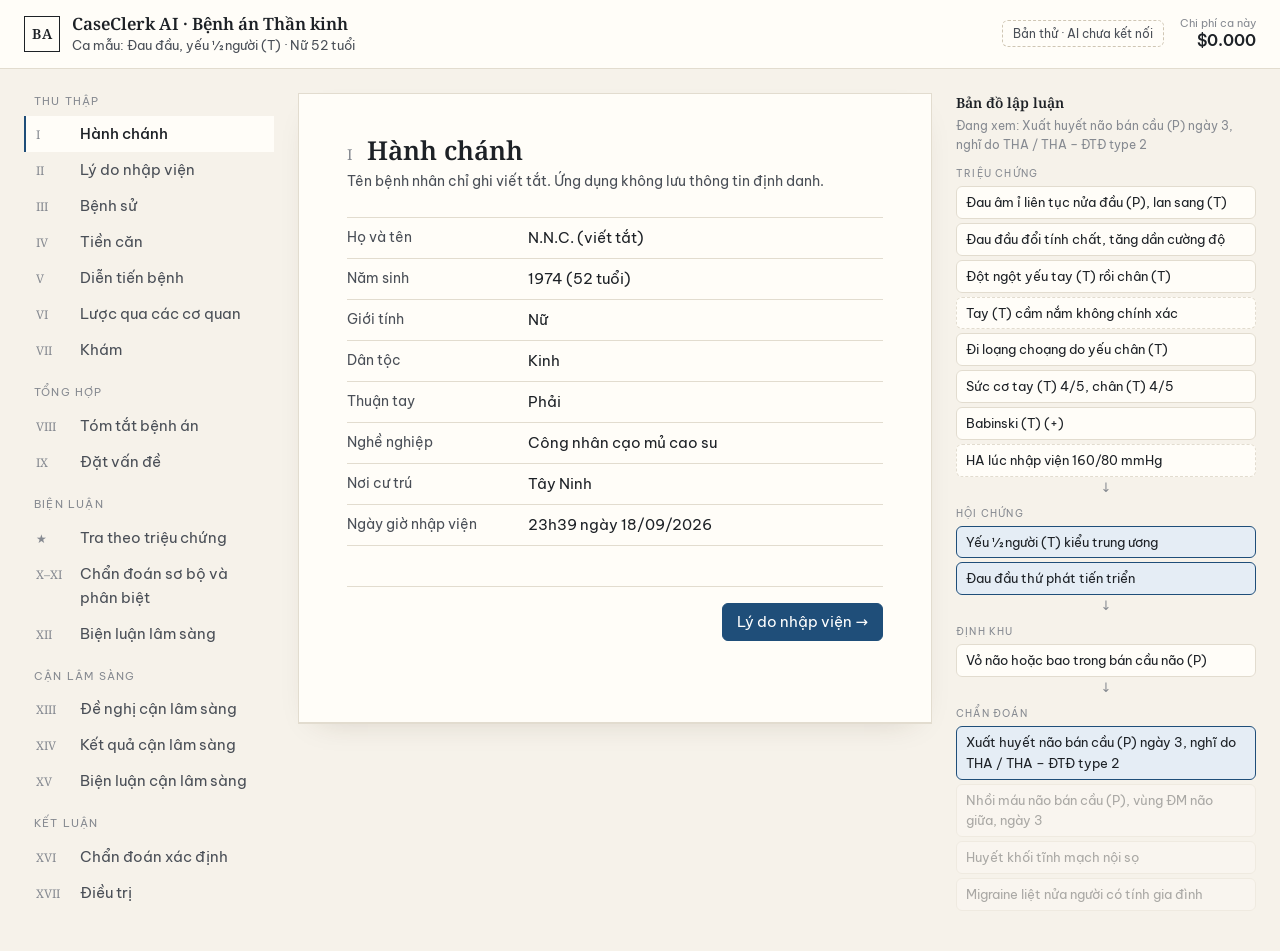
==== prototype/index.html @ 13fa06be "feat: CaseClerk AI prototype" ====
<!doctype html>
<html lang="vi">
<head>
  <meta charset="utf-8" />
  <meta name="viewport" content="width=device-width, initial-scale=1" />
  <title>CaseClerk AI · Bệnh án Thần kinh</title>
  <link rel="preconnect" href="https://fonts.googleapis.com" />
  <link rel="preconnect" href="https://fonts.gstatic.com" crossorigin />
  <link href="https://fonts.googleapis.com/css2?family=Be+Vietnam+Pro:wght@400;500;600&family=Noto+Serif:wght@400;600&display=swap" rel="stylesheet" />
  <link rel="stylesheet" href="styles.css" />
</head>
<body>
  <header class="topbar">
    <div class="brand">
      <span class="brand-mark">BA</span>
      <div>
        <div class="brand-title">CaseClerk AI · Bệnh án Thần kinh</div>
        <div class="brand-sub">Ca mẫu: Đau đầu, yếu ½ người (T) · Nữ 52 tuổi</div>
      </div>
    </div>
    <div class="topbar-right">
      <span class="proto-tag">Bản thử · AI chưa kết nối</span>
      <div class="cost" title="Chi phí AI giả lập cho ca này">
        <span class="cost-label">Chi phí ca này</span>
        <span class="cost-value" id="cost">$0.000</span>
      </div>
    </div>
  </header>

  <div class="layout">
    <nav class="steps" id="steps" aria-label="Các mục bệnh án"></nav>
    <main class="work" id="work" aria-live="polite"></main>
    <aside class="map" id="map" aria-label="Bản đồ lập luận"></aside>
  </div>

  <script src="data.js"></script>
  <script src="matrix.js"></script>
  <script src="engine.js"></script>
  <script src="app.js"></script>
</body>
</html>
---- prototype/styles.css ----
:root {
  --paper: #f6f2ea;
  --sheet: #fffdf8;
  --ink: #1d2126;
  --ink-2: #4a4f57;
  --ink-3: #868a91;
  --rule: #e2dccf;
  --rule-strong: #cfc6b4;
  --accent: #1f4e79;
  --accent-soft: #e5edf5;
  --ok: #2f6b3a;
  --ok-soft: #e6f0e3;
  --warn: #8a5a00;
  --warn-soft: #fbf0d6;
  --bad: #9b2c2c;
  --bad-soft: #f9e4e1;
  --ai: #5b4a9e;
  --ai-soft: #eeebf8;
  --serif: "Noto Serif", Georgia, serif;
  --sans: "Be Vietnam Pro", system-ui, sans-serif;
  --radius: 6px;
  --ease: cubic-bezier(0.16, 1, 0.3, 1);
}

* { box-sizing: border-box; }
html, body { margin: 0; }
body {
  background: var(--paper);
  color: var(--ink);
  font: 15px/1.6 var(--sans);
}
button, input, select, textarea { font: inherit; color: inherit; }

/* Thanh trên */
.topbar {
  display: flex; justify-content: space-between; align-items: center; gap: 16px;
  padding: 12px 24px; border-bottom: 1px solid var(--rule); background: var(--sheet);
  position: sticky; top: 0; z-index: 5;
}
.brand { display: flex; gap: 12px; align-items: center; }
.brand-mark {
  width: 36px; height: 36px; display: grid; place-items: center;
  border: 1.5px solid var(--ink); font: 600 14px var(--serif); letter-spacing: 0.5px;
}
.brand-title { font: 600 17px var(--serif); }
.brand-sub { font-size: 13px; color: var(--ink-2); }
.topbar-right { display: flex; gap: 16px; align-items: center; }
.proto-tag {
  font-size: 12px; padding: 3px 10px; border: 1px dashed var(--rule-strong);
  color: var(--ink-2); border-radius: var(--radius);
}
.cost { display: flex; flex-direction: column; align-items: flex-end; line-height: 1.2; }
.cost-label { font-size: 11px; color: var(--ink-3); }
.cost-value { font: 600 16px var(--sans); font-variant-numeric: tabular-nums; }

/* Bố cục 3 cột */
.layout {
  display: grid; grid-template-columns: 250px minmax(0, 1fr) 300px;
  gap: 24px; padding: 24px; max-width: 1440px; margin: 0 auto; align-items: start;
}

/* Cột trái: các mục */
.steps { position: sticky; top: 84px; }
.phase { margin-bottom: 16px; }
.phase-name {
  font-size: 11px; letter-spacing: 1.2px; text-transform: uppercase;
  color: var(--ink-3); margin: 0 0 6px 10px;
}
.step {
  display: flex; gap: 10px; width: 100%; text-align: left; align-items: baseline;
  padding: 6px 10px; border: 0; background: none; cursor: pointer;
  border-left: 2px solid transparent; color: var(--ink-2);
  transition: background 150ms var(--ease), color 150ms var(--ease);
}
.step:hover { background: rgba(0, 0, 0, 0.035); color: var(--ink); }
.step:focus-visible { outline: 2px solid var(--accent); outline-offset: -2px; }
.step.active { border-left-color: var(--accent); color: var(--ink); background: var(--sheet); font-weight: 500; }
.step-num { font: 12px var(--serif); color: var(--ink-3); min-width: 34px; }
.step.done .step-num::after { content: " ✓"; color: var(--ok); }

/* Cột giữa: tờ bệnh án */
.work {
  background: var(--sheet); border: 1px solid var(--rule);
  padding: 40px 48px 32px; min-height: 70vh;
  box-shadow: 0 1px 0 var(--rule), 0 12px 32px -20px rgba(60, 45, 20, 0.25);
}
.sec-head { display: flex; align-items: baseline; gap: 14px; margin-bottom: 4px; }
.sec-num { font: 400 15px var(--serif); color: var(--ink-3); }
.sec-title { font: 600 26px/1.25 var(--serif); margin: 0; }
.sec-hint { color: var(--ink-2); font-size: 14px; margin: 4px 0 24px; max-width: 62ch; }
.work h3 {
  font: 600 16px var(--serif); margin: 28px 0 10px;
  padding-bottom: 4px; border-bottom: 1px solid var(--rule);
}

/* Bảng thông tin */
.kv { display: grid; grid-template-columns: 180px minmax(0, 1fr); border-top: 1px solid var(--rule); }
.kv > div { padding: 8px 0; border-bottom: 1px solid var(--rule); }
.kv .k { color: var(--ink-2); font-size: 14px; }
.kv input, .kv textarea, .field {
  width: 100%; border: 1px solid transparent; background: transparent;
  padding: 2px 6px; margin: -3px -6px; border-radius: var(--radius);
  transition: border-color 150ms var(--ease), background 150ms var(--ease);
}
.kv input:hover, .kv textarea:hover, .field:hover { border-color: var(--rule); }
.kv input:focus, .kv textarea:focus, .field:focus { outline: none; border-color: var(--accent); background: #fff; }
textarea { resize: vertical; min-height: 60px; }

table.grid { width: 100%; border-collapse: collapse; font-size: 14px; }
table.grid th {
  text-align: left; font-weight: 500; color: var(--ink-2); font-size: 12px;
  border-bottom: 1px solid var(--rule-strong); padding: 6px 8px;
}
table.grid td { border-bottom: 1px solid var(--rule); padding: 7px 8px; vertical-align: top; }
td.num { font-variant-numeric: tabular-nums; text-align: right; }

/* Mốc thời gian bệnh sử */
.timeline { border-left: 1.5px solid var(--rule-strong); margin-left: 6px; padding-left: 20px; }
.tl-item { position: relative; margin-bottom: 18px; }
.tl-item::before {
  content: ""; position: absolute; left: -26px; top: 7px; width: 9px; height: 9px;
  background: var(--sheet); border: 1.5px solid var(--ink-2); border-radius: 50%;
}
.tl-moc { font: 600 13px var(--sans); color: var(--accent); }

/* Nhãn trạng thái */
.pill {
  display: inline-block; font-size: 12px; padding: 1px 9px; border-radius: 999px;
  white-space: nowrap; font-weight: 500;
}
.pill.ok { background: var(--ok-soft); color: var(--ok); }
.pill.warn { background: var(--warn-soft); color: var(--warn); }
.pill.bad { background: var(--bad-soft); color: var(--bad); }
.pill.muted { background: #efebe3; color: var(--ink-2); }
.flag-H, .flag-L { font-weight: 600; }
.flag-H { color: var(--bad); }
.flag-L { color: var(--accent); }

/* Khối AI */
.ai-block {
  border: 1px solid #d9d3ee; background: var(--ai-soft); border-radius: var(--radius);
  padding: 14px 16px; margin: 16px 0;
}
.ai-head { display: flex; justify-content: space-between; align-items: center; gap: 12px; margin-bottom: 8px; }
.ai-label { font-size: 12px; color: var(--ai); font-weight: 600; letter-spacing: 0.3px; }
.model {
  font-size: 11px; padding: 1px 8px; border-radius: 999px; border: 1px solid currentColor;
  color: var(--ai); font-weight: 500;
}
.ai-body { font-family: var(--serif); font-size: 15px; }
.ai-body.loading { color: var(--ai); font-family: var(--sans); font-size: 14px; }
.ai-body ul { margin: 4px 0; padding-left: 20px; }
.source { font-size: 12px; color: var(--ink-2); margin-top: 8px; }
.source::before { content: "§ "; color: var(--ai); }

.btn {
  border: 1px solid var(--rule-strong); background: var(--sheet); padding: 6px 14px;
  border-radius: var(--radius); cursor: pointer;
  transition: background 150ms var(--ease), border-color 150ms var(--ease), transform 100ms var(--ease);
}
.btn:hover { border-color: var(--ink-2); }
.btn:active { transform: translateY(1px); }
.btn:focus-visible { outline: 2px solid var(--accent); outline-offset: 2px; }
.btn.primary { background: var(--accent); border-color: var(--accent); color: #fff; }
.btn.primary:hover { background: #173d60; }
.btn.ai { border-color: #c9c0ea; color: var(--ai); background: #fff; }
.btn.ai:hover { background: var(--ai-soft); }
.btn-row { display: flex; gap: 10px; flex-wrap: wrap; align-items: center; }

.footer-nav {
  display: flex; justify-content: space-between; margin-top: 40px;
  padding-top: 16px; border-top: 1px solid var(--rule);
}

/* Công cụ tính điểm */
.calc { display: flex; gap: 12px; align-items: center; flex-wrap: wrap; }
.calc label { font-size: 13px; color: var(--ink-2); display: flex; gap: 6px; align-items: center; }
.calc select { border: 1px solid var(--rule-strong); border-radius: var(--radius); padding: 3px 6px; background: #fff; }
.score { font: 600 22px var(--serif); margin-left: auto; }

.power { display: grid; grid-template-columns: 70px 1fr 1fr; max-width: 360px; text-align: center; }
.power > div { padding: 6px; border-bottom: 1px solid var(--rule); }
.power .hd { font-size: 12px; color: var(--ink-2); }
.power input { width: 46px; text-align: center; border: 1px solid var(--rule-strong); border-radius: var(--radius); padding: 2px; }
.power input.weak { border-color: var(--warn); background: var(--warn-soft); }

/* Hội chứng */
.syn-grid { display: grid; grid-template-columns: repeat(auto-fit, minmax(230px, 1fr)); gap: 14px; }
.syn {
  border: 1px solid var(--rule-strong); border-radius: var(--radius); padding: 12px; background: #fff;
}
.syn.loose { border-style: dashed; background: transparent; }
.syn-name { font: 600 14px var(--serif); margin-bottom: 8px; }
.chip {
  display: flex; justify-content: space-between; gap: 8px; align-items: center;
  font-size: 13px; padding: 5px 8px; margin: 5px 0; border-radius: var(--radius);
  background: var(--paper); border: 1px solid var(--rule);
}
.chip .kind { font-size: 10px; color: var(--ink-3); letter-spacing: 0.5px; }
.chip select { font-size: 12px; border: 0; background: transparent; color: var(--ink-2); max-width: 26px; cursor: pointer; }

.snoop { display: grid; gap: 6px; }
.snoop label {
  display: flex; gap: 10px; align-items: center; padding: 6px 10px; cursor: pointer;
  border: 1px solid var(--rule); border-radius: var(--radius); background: #fff;
}
.snoop .letter { font: 600 15px var(--serif); width: 18px; color: var(--bad); }
.snoop input:checked + .letter + span { font-weight: 500; }
.alert {
  margin-top: 10px; padding: 8px 12px; border-left: 3px solid var(--bad);
  background: var(--bad-soft); color: var(--bad); font-size: 14px;
}

/* Chẩn đoán */
.dx {
  border: 1px solid var(--rule-strong); border-radius: var(--radius); padding: 14px 16px; margin: 12px 0;
  background: #fff; cursor: pointer; transition: border-color 150ms var(--ease), box-shadow 150ms var(--ease);
}
.dx:hover { border-color: var(--ink-2); }
.dx.selected { border-color: var(--accent); box-shadow: 0 0 0 3px var(--accent-soft); }
.dx.primary-dx { border-width: 1.5px; }
.dx-top { display: flex; justify-content: space-between; gap: 12px; align-items: baseline; }
.dx-name { font: 600 16px var(--serif); }
.crit { display: flex; justify-content: space-between; gap: 10px; padding: 5px 0; border-top: 1px solid var(--rule); font-size: 14px; }
.procon { display: grid; grid-template-columns: 1fr 1fr; gap: 12px; font-size: 13px; margin-top: 8px; }
.procon b { font-weight: 500; display: block; font-size: 12px; }
.procon .pro b { color: var(--ok); }
.procon .con b { color: var(--bad); }

.review {
  border-left: 3px solid var(--warn); background: var(--warn-soft); padding: 10px 14px; margin: 16px 0;
  font-size: 14px;
}
.review b { color: var(--warn); }

/* Tra theo triệu chứng */
.sym-search { position: relative; }
#sym-q {
  width: 100%; padding: 10px 14px; border: 1px solid var(--rule-strong); border-radius: var(--radius);
  background: #fff; font-size: 15px;
}
#sym-q:focus { outline: none; border-color: var(--accent); box-shadow: 0 0 0 3px var(--accent-soft); }
#sym-results:not(:empty) { border: 1px solid var(--rule-strong); border-top: 0; border-radius: 0 0 var(--radius) var(--radius); background: #fff; }
.hit, .q-row {
  display: flex; justify-content: space-between; align-items: center; gap: 12px;
  padding: 7px 12px; border-top: 1px solid var(--rule); font-size: 14px;
}
.hit:first-child { border-top: 0; }
.hit .kind { font-size: 11px; color: var(--ink-3); margin-left: 6px; }
.ans { display: flex; gap: 6px; flex-shrink: 0; }
.btn.sm { padding: 2px 10px; font-size: 13px; }
.ans .btn[data-val="co"]:hover { border-color: var(--ok); color: var(--ok); }
.ans .btn[data-val="khong"]:hover { border-color: var(--bad); color: var(--bad); }

.tags { display: flex; flex-wrap: wrap; gap: 6px; margin-top: 14px; }
.tag {
  border: 1px solid transparent; border-radius: 999px; padding: 3px 6px 3px 12px; font-size: 13px; cursor: pointer;
  transition: background 150ms var(--ease);
}
.tag.co { background: var(--ok-soft); color: var(--ok); }
.tag.khong { background: #efebe3; color: var(--ink-2); text-decoration: none; }
.tag [data-remove] { padding: 0 6px; opacity: 0.6; }
.tag [data-remove]:hover { opacity: 1; }

.ask { margin: 20px 0 8px; border: 1px solid var(--rule-strong); border-left: 3px solid var(--accent); background: #fff; }
.ask-title { font: 600 14px var(--serif); padding: 8px 12px 4px; }
.q-row:first-of-type { border-top: 0; }

.rank { cursor: default; }
.rank-n { font: 400 13px var(--serif); color: var(--ink-3); margin-right: 10px; }
.bar { height: 4px; background: var(--paper); border-radius: 2px; margin: 8px 0; overflow: hidden; }
.bar span { display: block; height: 100%; background: var(--accent); transition: width 300ms var(--ease); }
.why { font-size: 13px; display: grid; gap: 4px; }
.why b { font-weight: 500; font-size: 12px; margin-right: 4px; color: var(--ink-2); }
.why .ok-t { color: var(--ok); }
.why .bad-t { color: var(--bad); }
.f {
  display: inline-block; padding: 0 7px; margin: 1px 2px; border-radius: 4px; font-size: 12px;
  border: 1px solid var(--rule); background: var(--paper);
}
.f.ok { background: var(--ok-soft); border-color: transparent; color: var(--ok); }
.f.bad { background: var(--bad-soft); border-color: transparent; color: var(--bad); }
.f.ask-f { cursor: pointer; font-family: inherit; }
.f.ask-f:hover { border-color: var(--ok); color: var(--ok); }

/* Cột phải: bản đồ lập luận */
.map { position: sticky; top: 84px; font-size: 13px; }
.map-title { font: 600 14px var(--serif); margin-bottom: 4px; }
.map-sub { font-size: 12px; color: var(--ink-3); margin-bottom: 12px; }
.lvl { font-size: 10px; letter-spacing: 1.2px; text-transform: uppercase; color: var(--ink-3); margin: 12px 0 4px; }
.node {
  padding: 5px 9px; margin: 4px 0; border: 1px solid var(--rule); border-radius: var(--radius);
  background: var(--sheet); transition: opacity 200ms var(--ease), border-color 200ms var(--ease), background 200ms var(--ease);
}
.node.dim { opacity: 0.35; }
.node.hot { border-color: var(--accent); background: var(--accent-soft); }
.node.loose { border-style: dashed; }
.arrow { text-align: center; color: var(--ink-3); line-height: 1; margin: 2px 0; }

/* Xem trước bản xuất */
.preview {
  font-family: var(--serif); border: 1px solid var(--rule-strong); padding: 28px 32px;
  background: #fff; white-space: pre-wrap; font-size: 14px; max-height: 480px; overflow: auto; margin-top: 12px;
}

@media (max-width: 1100px) {
  .layout { grid-template-columns: 220px minmax(0, 1fr); }
  .map { display: none; }
}
@media (max-width: 760px) {
  .layout { grid-template-columns: 1fr; padding: 12px 16px; }
  .steps { position: static; display: flex; overflow-x: auto; gap: 4px; }
  .phase { margin: 0; display: flex; }
  .phase-name { display: none; }
  .step { white-space: nowrap; border-left: 0; border-bottom: 2px solid transparent; }
  .step.active { border-bottom-color: var(--accent); }
  .work { padding: 24px 18px; }
  .kv { grid-template-columns: 1fr; }
  .proto-tag { display: none; }
}
@media (prefers-reduced-motion: reduce) {
  * { transition: none !important; }
}
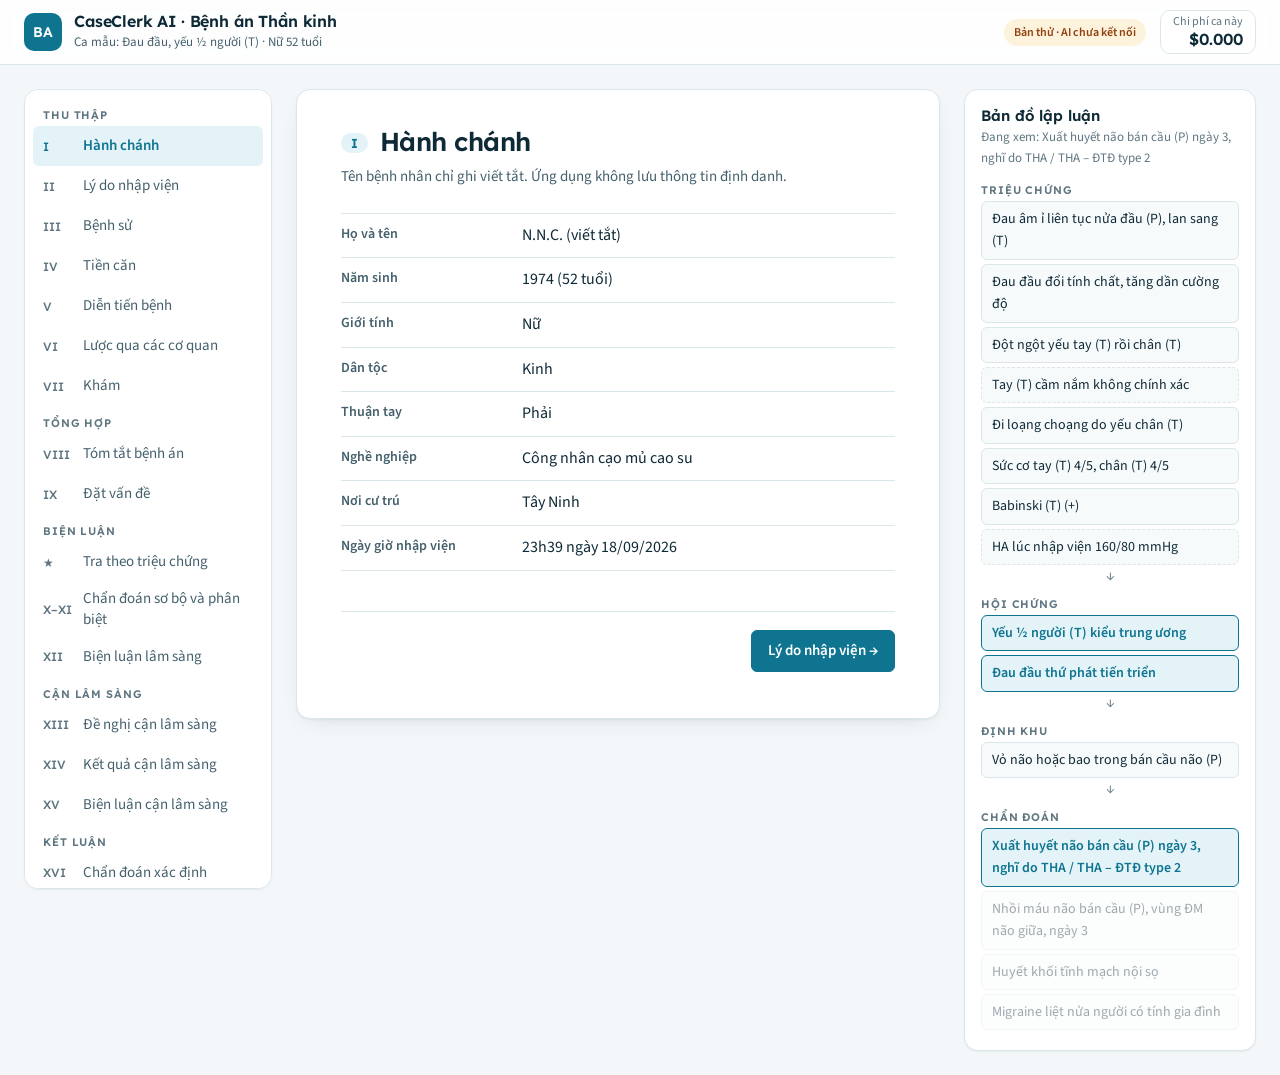
==== commit f704e023: "feat: giao diện clinical calm, chế độ tối, sửa bố cục điện thoại" ====
--- a/prototype/index.html
+++ b/prototype/index.html
@@ -6,7 +6,7 @@
   <title>CaseClerk AI · Bệnh án Thần kinh</title>
   <link rel="preconnect" href="https://fonts.googleapis.com" />
   <link rel="preconnect" href="https://fonts.gstatic.com" crossorigin />
-  <link href="https://fonts.googleapis.com/css2?family=Be+Vietnam+Pro:wght@400;500;600&family=Noto+Serif:wght@400;600&display=swap" rel="stylesheet" />
+  <link href="https://fonts.googleapis.com/css2?family=Lexend:wght@500;600;700&family=Source+Sans+3:wght@400;600;700&family=Noto+Serif:wght@400;600&display=swap" rel="stylesheet" />
   <link rel="stylesheet" href="styles.css" />
 </head>
 <body>
@@ -14,7 +14,7 @@
     <div class="brand">
       <span class="brand-mark">BA</span>
       <div>
-        <div class="brand-title">CaseClerk AI · Bệnh án Thần kinh</div>
+        <div class="brand-title">CaseClerk AI<span class="brand-tail"> · Bệnh án Thần kinh</span></div>
         <div class="brand-sub">Ca mẫu: Đau đầu, yếu ½ người (T) · Nữ 52 tuổi</div>
       </div>
     </div>
--- a/prototype/styles.css
+++ b/prototype/styles.css
@@ -1,323 +1,465 @@
+/*
+  CaseClerk AI: hệ thiết kế "clinical calm"
+  Nguồn gợi ý: skill ui-ux-pro-max (bảng màu "Calm cyan + health green" cho healthcare,
+  cặp chữ "Corporate Trust" Lexend + Source Sans 3). Không dùng Neumorphism/landing pattern
+  mà skill đề xuất vì rủi ro tương phản cao và đây là ứng dụng làm việc, không phải trang giới thiệu.
+*/
 :root {
-  --paper: #f6f2ea;
-  --sheet: #fffdf8;
-  --ink: #1d2126;
-  --ink-2: #4a4f57;
-  --ink-3: #868a91;
-  --rule: #e2dccf;
-  --rule-strong: #cfc6b4;
-  --accent: #1f4e79;
-  --accent-soft: #e5edf5;
-  --ok: #2f6b3a;
-  --ok-soft: #e6f0e3;
-  --warn: #8a5a00;
-  --warn-soft: #fbf0d6;
-  --bad: #9b2c2c;
-  --bad-soft: #f9e4e1;
-  --ai: #5b4a9e;
-  --ai-soft: #eeebf8;
-  --serif: "Noto Serif", Georgia, serif;
-  --sans: "Be Vietnam Pro", system-ui, sans-serif;
-  --radius: 6px;
+  /* Màu nền và chữ */
+  --bg: #f3f7f9;
+  --surface: #ffffff;
+  --surface-2: #f7fafb;
+  --ink: #0f2a37;
+  --ink-2: #44606d;
+  --ink-3: #5f7681;
+  --line: #dbe6eb;
+  --line-strong: #bfd0d8;
+
+  /* Màu ngữ nghĩa */
+  --primary: #0e7490;
+  --primary-hover: #0b5f76;
+  --primary-soft: #e3f3f7;
+  --on-primary: #ffffff;
+  --ok: #047857;
+  --ok-soft: #e1f5ec;
+  --warn: #92400e;
+  --warn-soft: #fdf2dc;
+  --bad: #b42318;
+  --bad-soft: #fde8e6;
+  --ai: #4f46a5;
+  --ai-soft: #eeedfa;
+  --ai-line: #d4d1f0;
+
+  /* Chữ */
+  --display: "Lexend", system-ui, sans-serif;
+  --text: "Source Sans 3", system-ui, sans-serif;
+
+  /* Hình khối, chuyển động */
+  --r-sm: 6px;
+  --r: 10px;
+  --r-lg: 14px;
+  --shadow-1: 0 1px 2px rgba(15, 42, 55, 0.06);
+  --shadow-2: 0 1px 2px rgba(15, 42, 55, 0.05), 0 8px 24px -12px rgba(15, 42, 55, 0.18);
   --ease: cubic-bezier(0.16, 1, 0.3, 1);
+  --fast: 150ms;
+  --med: 220ms;
+  color-scheme: light;
+}
+
+@media (prefers-color-scheme: dark) {
+  :root:not([data-theme="light"]) {
+    --bg: #0b1419;
+    --surface: #111e25;
+    --surface-2: #15242c;
+    --ink: #e4eef2;
+    --ink-2: #a9bfc8;
+    --ink-3: #8aa3ad;
+    --line: #22343d;
+    --line-strong: #31474f;
+    --primary: #38bdd8;
+    --primary-hover: #67cfe4;
+    --primary-soft: #10323d;
+    --on-primary: #06202a;
+    --ok: #4ad19c;
+    --ok-soft: #0f2f25;
+    --warn: #f0b562;
+    --warn-soft: #33260f;
+    --bad: #f58a80;
+    --bad-soft: #3a1714;
+    --ai: #aaa4f2;
+    --ai-soft: #1c1b38;
+    --ai-line: #34325e;
+    --shadow-1: none;
+    --shadow-2: 0 1px 0 rgba(255, 255, 255, 0.03), 0 12px 28px -14px rgba(0, 0, 0, 0.6);
+    color-scheme: dark;
+  }
 }
 
 * { box-sizing: border-box; }
 html, body { margin: 0; }
 body {
-  background: var(--paper);
+  background: var(--bg);
   color: var(--ink);
-  font: 15px/1.6 var(--sans);
+  font: 400 16px/1.6 var(--text);
+  -webkit-font-smoothing: antialiased;
 }
 button, input, select, textarea { font: inherit; color: inherit; }
-
-/* Thanh trên */
+button, [data-go], [data-dx], [data-answer], [data-remove], label { cursor: pointer; }
+:focus-visible { outline: 2px solid var(--primary); outline-offset: 2px; border-radius: var(--r-sm); }
+
+/* ---------- Thanh trên ---------- */
 .topbar {
   display: flex; justify-content: space-between; align-items: center; gap: 16px;
-  padding: 12px 24px; border-bottom: 1px solid var(--rule); background: var(--sheet);
-  position: sticky; top: 0; z-index: 5;
-}
-.brand { display: flex; gap: 12px; align-items: center; }
+  padding: 10px 24px; background: color-mix(in srgb, var(--surface) 88%, transparent);
+  backdrop-filter: saturate(1.4) blur(10px);
+  border-bottom: 1px solid var(--line);
+  position: sticky; top: 0; z-index: 10;
+}
+.brand { display: flex; gap: 12px; align-items: center; min-width: 0; }
 .brand-mark {
-  width: 36px; height: 36px; display: grid; place-items: center;
-  border: 1.5px solid var(--ink); font: 600 14px var(--serif); letter-spacing: 0.5px;
-}
-.brand-title { font: 600 17px var(--serif); }
+  width: 38px; height: 38px; flex-shrink: 0; display: grid; place-items: center;
+  border-radius: var(--r); background: var(--primary); color: var(--on-primary);
+  font: 600 14px var(--display); letter-spacing: 0.5px;
+}
+.brand-title { font: 600 16px/1.3 var(--display); letter-spacing: -0.01em; }
 .brand-sub { font-size: 13px; color: var(--ink-2); }
-.topbar-right { display: flex; gap: 16px; align-items: center; }
+.topbar-right { display: flex; gap: 14px; align-items: center; }
 .proto-tag {
-  font-size: 12px; padding: 3px 10px; border: 1px dashed var(--rule-strong);
-  color: var(--ink-2); border-radius: var(--radius);
-}
-.cost { display: flex; flex-direction: column; align-items: flex-end; line-height: 1.2; }
-.cost-label { font-size: 11px; color: var(--ink-3); }
-.cost-value { font: 600 16px var(--sans); font-variant-numeric: tabular-nums; }
-
-/* Bố cục 3 cột */
+  font-size: 12px; padding: 4px 10px; border-radius: 999px;
+  background: var(--warn-soft); color: var(--warn); font-weight: 600;
+}
+.cost {
+  display: flex; flex-direction: column; align-items: flex-end; line-height: 1.2;
+  padding: 4px 12px; border: 1px solid var(--line); border-radius: var(--r); background: var(--surface);
+}
+.cost-label { font-size: 12px; color: var(--ink-3); }
+.cost-value { font: 600 16px var(--display); font-variant-numeric: tabular-nums; }
+
+/* ---------- Bố cục 3 cột ---------- */
 .layout {
-  display: grid; grid-template-columns: 250px minmax(0, 1fr) 300px;
-  gap: 24px; padding: 24px; max-width: 1440px; margin: 0 auto; align-items: start;
-}
-
-/* Cột trái: các mục */
-.steps { position: sticky; top: 84px; }
-.phase { margin-bottom: 16px; }
+  display: grid; grid-template-columns: 248px minmax(0, 1fr) 292px;
+  gap: 24px; padding: 24px; max-width: 1480px; margin: 0 auto; align-items: start;
+}
+
+/* ---------- Cột trái: các mục ---------- */
+.steps {
+  position: sticky; top: 82px; max-height: calc(100vh - 100px); overflow-y: auto;
+  padding: 8px; background: var(--surface); border: 1px solid var(--line);
+  border-radius: var(--r-lg); box-shadow: var(--shadow-1);
+}
+.phase { margin-bottom: 10px; }
+.phase:last-child { margin-bottom: 0; }
 .phase-name {
-  font-size: 11px; letter-spacing: 1.2px; text-transform: uppercase;
-  color: var(--ink-3); margin: 0 0 6px 10px;
+  font: 600 11px var(--display); letter-spacing: 0.08em; text-transform: uppercase;
+  color: var(--ink-3); margin: 10px 0 4px 10px;
 }
 .step {
-  display: flex; gap: 10px; width: 100%; text-align: left; align-items: baseline;
-  padding: 6px 10px; border: 0; background: none; cursor: pointer;
-  border-left: 2px solid transparent; color: var(--ink-2);
-  transition: background 150ms var(--ease), color 150ms var(--ease);
-}
-.step:hover { background: rgba(0, 0, 0, 0.035); color: var(--ink); }
-.step:focus-visible { outline: 2px solid var(--accent); outline-offset: -2px; }
-.step.active { border-left-color: var(--accent); color: var(--ink); background: var(--sheet); font-weight: 500; }
-.step-num { font: 12px var(--serif); color: var(--ink-3); min-width: 34px; }
+  display: flex; gap: 10px; width: 100%; text-align: left; align-items: center;
+  min-height: 40px; padding: 7px 10px; border: 0; background: none;
+  border-radius: var(--r-sm); color: var(--ink-2); font-size: 15px; line-height: 1.35;
+  transition: background var(--fast) var(--ease), color var(--fast) var(--ease);
+}
+.step:hover { background: var(--surface-2); color: var(--ink); }
+.step.active { background: var(--primary-soft); color: var(--primary); font-weight: 600; }
+.step-num {
+  font: 500 12px var(--display); color: var(--ink-3); min-width: 30px;
+  font-variant-numeric: tabular-nums;
+}
+.step.active .step-num { color: var(--primary); }
 .step.done .step-num::after { content: " ✓"; color: var(--ok); }
 
-/* Cột giữa: tờ bệnh án */
+/* ---------- Cột giữa: tờ bệnh án ---------- */
 .work {
-  background: var(--sheet); border: 1px solid var(--rule);
-  padding: 40px 48px 32px; min-height: 70vh;
-  box-shadow: 0 1px 0 var(--rule), 0 12px 32px -20px rgba(60, 45, 20, 0.25);
-}
-.sec-head { display: flex; align-items: baseline; gap: 14px; margin-bottom: 4px; }
-.sec-num { font: 400 15px var(--serif); color: var(--ink-3); }
-.sec-title { font: 600 26px/1.25 var(--serif); margin: 0; }
-.sec-hint { color: var(--ink-2); font-size: 14px; margin: 4px 0 24px; max-width: 62ch; }
+  background: var(--surface); border: 1px solid var(--line); border-radius: var(--r-lg);
+  padding: 36px 44px 28px; min-height: 70vh; box-shadow: var(--shadow-2);
+}
+.sec-head { display: flex; align-items: center; gap: 12px; margin-bottom: 6px; }
+.sec-num {
+  font: 600 13px var(--display); color: var(--primary); background: var(--primary-soft);
+  padding: 2px 10px; border-radius: 999px; font-variant-numeric: tabular-nums;
+}
+.sec-title { font: 600 26px/1.25 var(--display); letter-spacing: -0.02em; margin: 0; text-wrap: balance; }
+.sec-hint { color: var(--ink-2); font-size: 15px; margin: 6px 0 24px; max-width: 64ch; }
 .work h3 {
-  font: 600 16px var(--serif); margin: 28px 0 10px;
-  padding-bottom: 4px; border-bottom: 1px solid var(--rule);
-}
-
-/* Bảng thông tin */
-.kv { display: grid; grid-template-columns: 180px minmax(0, 1fr); border-top: 1px solid var(--rule); }
-.kv > div { padding: 8px 0; border-bottom: 1px solid var(--rule); }
-.kv .k { color: var(--ink-2); font-size: 14px; }
+  font: 600 16px var(--display); letter-spacing: -0.01em; margin: 30px 0 10px;
+  padding-bottom: 6px; border-bottom: 1px solid var(--line);
+}
+
+/* ---------- Bảng thông tin ---------- */
+.kv { display: grid; grid-template-columns: 180px minmax(0, 1fr); border-top: 1px solid var(--line); }
+.kv > div { padding: 9px 0; border-bottom: 1px solid var(--line); }
+.kv .k { color: var(--ink-2); font-size: 14px; font-weight: 600; }
 .kv input, .kv textarea, .field {
   width: 100%; border: 1px solid transparent; background: transparent;
-  padding: 2px 6px; margin: -3px -6px; border-radius: var(--radius);
-  transition: border-color 150ms var(--ease), background 150ms var(--ease);
-}
-.kv input:hover, .kv textarea:hover, .field:hover { border-color: var(--rule); }
-.kv input:focus, .kv textarea:focus, .field:focus { outline: none; border-color: var(--accent); background: #fff; }
-textarea { resize: vertical; min-height: 60px; }
-
-table.grid { width: 100%; border-collapse: collapse; font-size: 14px; }
+  padding: 3px 8px; margin: -4px -8px; border-radius: var(--r-sm);
+  transition: border-color var(--fast) var(--ease), background var(--fast) var(--ease);
+}
+.kv input:hover, .kv textarea:hover, .field:hover { border-color: var(--line-strong); }
+.kv input:focus, .kv textarea:focus, .field:focus {
+  outline: none; border-color: var(--primary); background: var(--surface);
+  box-shadow: 0 0 0 3px var(--primary-soft);
+}
+textarea { resize: vertical; min-height: 64px; }
+
+table.grid { width: 100%; border-collapse: collapse; font-size: 15px; }
 table.grid th {
-  text-align: left; font-weight: 500; color: var(--ink-2); font-size: 12px;
-  border-bottom: 1px solid var(--rule-strong); padding: 6px 8px;
-}
-table.grid td { border-bottom: 1px solid var(--rule); padding: 7px 8px; vertical-align: top; }
+  text-align: left; font: 600 12px var(--display); letter-spacing: 0.04em; text-transform: uppercase;
+  color: var(--ink-3); border-bottom: 1px solid var(--line-strong); padding: 8px;
+}
+table.grid td { border-bottom: 1px solid var(--line); padding: 8px; vertical-align: top; }
+table.grid tbody tr:hover td { background: var(--surface-2); }
 td.num { font-variant-numeric: tabular-nums; text-align: right; }
 
-/* Mốc thời gian bệnh sử */
-.timeline { border-left: 1.5px solid var(--rule-strong); margin-left: 6px; padding-left: 20px; }
+/* ---------- Mốc thời gian bệnh sử ---------- */
+.timeline { border-left: 2px solid var(--line-strong); margin-left: 6px; padding-left: 22px; }
 .tl-item { position: relative; margin-bottom: 18px; }
 .tl-item::before {
-  content: ""; position: absolute; left: -26px; top: 7px; width: 9px; height: 9px;
-  background: var(--sheet); border: 1.5px solid var(--ink-2); border-radius: 50%;
-}
-.tl-moc { font: 600 13px var(--sans); color: var(--accent); }
-
-/* Nhãn trạng thái */
+  content: ""; position: absolute; left: -29px; top: 6px; width: 12px; height: 12px;
+  background: var(--surface); border: 2px solid var(--primary); border-radius: 50%;
+}
+.tl-moc { font: 600 13px var(--display); color: var(--primary); }
+
+/* ---------- Nhãn trạng thái ---------- */
 .pill {
-  display: inline-block; font-size: 12px; padding: 1px 9px; border-radius: 999px;
-  white-space: nowrap; font-weight: 500;
+  display: inline-block; font-size: 12px; padding: 2px 10px; border-radius: 999px;
+  white-space: nowrap; font-weight: 600;
 }
 .pill.ok { background: var(--ok-soft); color: var(--ok); }
 .pill.warn { background: var(--warn-soft); color: var(--warn); }
 .pill.bad { background: var(--bad-soft); color: var(--bad); }
-.pill.muted { background: #efebe3; color: var(--ink-2); }
-.flag-H, .flag-L { font-weight: 600; }
+.pill.muted { background: var(--surface-2); color: var(--ink-2); border: 1px solid var(--line); }
+.flag-H, .flag-L { font-weight: 700; }
 .flag-H { color: var(--bad); }
-.flag-L { color: var(--accent); }
-
-/* Khối AI */
+.flag-L { color: var(--primary); }
+
+/* ---------- Khối AI ---------- */
 .ai-block {
-  border: 1px solid #d9d3ee; background: var(--ai-soft); border-radius: var(--radius);
-  padding: 14px 16px; margin: 16px 0;
+  border: 1px solid var(--ai-line); background: var(--ai-soft); border-radius: var(--r);
+  padding: 14px 18px; margin: 16px 0; position: relative;
+}
+.ai-block::before {
+  content: ""; position: absolute; left: -1px; top: 12px; bottom: 12px; width: 3px;
+  background: var(--ai); border-radius: 0 3px 3px 0;
 }
 .ai-head { display: flex; justify-content: space-between; align-items: center; gap: 12px; margin-bottom: 8px; }
-.ai-label { font-size: 12px; color: var(--ai); font-weight: 600; letter-spacing: 0.3px; }
+.ai-label { font: 600 12px var(--display); color: var(--ai); letter-spacing: 0.04em; text-transform: uppercase; }
 .model {
-  font-size: 11px; padding: 1px 8px; border-radius: 999px; border: 1px solid currentColor;
-  color: var(--ai); font-weight: 500;
-}
-.ai-body { font-family: var(--serif); font-size: 15px; }
-.ai-body.loading { color: var(--ai); font-family: var(--sans); font-size: 14px; }
+  font: 600 11px var(--display); padding: 2px 9px; border-radius: 999px;
+  background: var(--surface); color: var(--ai); border: 1px solid var(--ai-line);
+}
+.ai-body { font-size: 16px; }
+.ai-body.loading { color: var(--ai); font-size: 15px; }
+.ai-body.loading::before {
+  content: ""; display: inline-block; width: 12px; height: 12px; margin-right: 8px; vertical-align: -1px;
+  border: 2px solid var(--ai-line); border-top-color: var(--ai); border-radius: 50%;
+  animation: spin 800ms linear infinite;
+}
+@keyframes spin { to { transform: rotate(360deg); } }
 .ai-body ul { margin: 4px 0; padding-left: 20px; }
-.source { font-size: 12px; color: var(--ink-2); margin-top: 8px; }
-.source::before { content: "§ "; color: var(--ai); }
-
+.source { font-size: 13px; color: var(--ink-2); margin-top: 8px; }
+.source::before { content: "§ "; color: var(--ai); font-weight: 700; }
+
+/* ---------- Nút ---------- */
 .btn {
-  border: 1px solid var(--rule-strong); background: var(--sheet); padding: 6px 14px;
-  border-radius: var(--radius); cursor: pointer;
-  transition: background 150ms var(--ease), border-color 150ms var(--ease), transform 100ms var(--ease);
-}
-.btn:hover { border-color: var(--ink-2); }
+  display: inline-flex; align-items: center; justify-content: center; gap: 6px;
+  min-height: 40px; padding: 8px 16px; border-radius: var(--r-sm);
+  border: 1px solid var(--line-strong); background: var(--surface); font-weight: 600; font-size: 15px;
+  transition: background var(--fast) var(--ease), border-color var(--fast) var(--ease),
+    color var(--fast) var(--ease), transform 100ms var(--ease);
+}
+.btn:hover { border-color: var(--ink-3); background: var(--surface-2); }
 .btn:active { transform: translateY(1px); }
-.btn:focus-visible { outline: 2px solid var(--accent); outline-offset: 2px; }
-.btn.primary { background: var(--accent); border-color: var(--accent); color: #fff; }
-.btn.primary:hover { background: #173d60; }
-.btn.ai { border-color: #c9c0ea; color: var(--ai); background: #fff; }
-.btn.ai:hover { background: var(--ai-soft); }
+.btn.primary { background: var(--primary); border-color: var(--primary); color: var(--on-primary); }
+.btn.primary:hover { background: var(--primary-hover); border-color: var(--primary-hover); }
+.btn.ai { border-color: var(--ai-line); color: var(--ai); background: var(--surface); }
+.btn.ai:hover { background: var(--ai-soft); border-color: var(--ai); }
 .btn-row { display: flex; gap: 10px; flex-wrap: wrap; align-items: center; }
 
 .footer-nav {
-  display: flex; justify-content: space-between; margin-top: 40px;
-  padding-top: 16px; border-top: 1px solid var(--rule);
-}
-
-/* Công cụ tính điểm */
-.calc { display: flex; gap: 12px; align-items: center; flex-wrap: wrap; }
-.calc label { font-size: 13px; color: var(--ink-2); display: flex; gap: 6px; align-items: center; }
-.calc select { border: 1px solid var(--rule-strong); border-radius: var(--radius); padding: 3px 6px; background: #fff; }
-.score { font: 600 22px var(--serif); margin-left: auto; }
+  display: flex; justify-content: space-between; gap: 12px; margin-top: 40px;
+  padding-top: 18px; border-top: 1px solid var(--line);
+}
+
+/* ---------- Công cụ tính điểm ---------- */
+.calc {
+  display: flex; gap: 12px; align-items: center; flex-wrap: wrap;
+  padding: 12px 14px; background: var(--surface-2); border: 1px solid var(--line); border-radius: var(--r);
+}
+.calc label { font-size: 14px; color: var(--ink-2); display: flex; gap: 6px; align-items: center; }
+.calc select {
+  border: 1px solid var(--line-strong); border-radius: var(--r-sm); padding: 6px 8px;
+  background: var(--surface); min-height: 36px;
+}
+.score { font: 700 24px var(--display); color: var(--primary); margin-left: auto; font-variant-numeric: tabular-nums; }
 
 .power { display: grid; grid-template-columns: 70px 1fr 1fr; max-width: 360px; text-align: center; }
-.power > div { padding: 6px; border-bottom: 1px solid var(--rule); }
-.power .hd { font-size: 12px; color: var(--ink-2); }
-.power input { width: 46px; text-align: center; border: 1px solid var(--rule-strong); border-radius: var(--radius); padding: 2px; }
-.power input.weak { border-color: var(--warn); background: var(--warn-soft); }
-
-/* Hội chứng */
-.syn-grid { display: grid; grid-template-columns: repeat(auto-fit, minmax(230px, 1fr)); gap: 14px; }
+.power > div { padding: 6px; border-bottom: 1px solid var(--line); }
+.power .hd { font: 600 12px var(--display); color: var(--ink-3); }
+.power input {
+  width: 52px; min-height: 36px; text-align: center; border: 1px solid var(--line-strong);
+  border-radius: var(--r-sm); padding: 4px; background: var(--surface);
+}
+.power input.weak { border-color: var(--warn); background: var(--warn-soft); color: var(--warn); font-weight: 700; }
+
+/* ---------- Hội chứng ---------- */
+.syn-grid { display: grid; grid-template-columns: repeat(auto-fit, minmax(240px, 1fr)); gap: 14px; }
 .syn {
-  border: 1px solid var(--rule-strong); border-radius: var(--radius); padding: 12px; background: #fff;
-}
-.syn.loose { border-style: dashed; background: transparent; }
-.syn-name { font: 600 14px var(--serif); margin-bottom: 8px; }
+  border: 1px solid var(--line); border-radius: var(--r); padding: 14px; background: var(--surface);
+  box-shadow: var(--shadow-1);
+}
+.syn.loose { border-style: dashed; border-color: var(--line-strong); background: var(--surface-2); box-shadow: none; }
+.syn-name { font: 600 15px var(--display); margin-bottom: 8px; }
 .chip {
   display: flex; justify-content: space-between; gap: 8px; align-items: center;
-  font-size: 13px; padding: 5px 8px; margin: 5px 0; border-radius: var(--radius);
-  background: var(--paper); border: 1px solid var(--rule);
-}
-.chip .kind { font-size: 10px; color: var(--ink-3); letter-spacing: 0.5px; }
-.chip select { font-size: 12px; border: 0; background: transparent; color: var(--ink-2); max-width: 26px; cursor: pointer; }
-
-.snoop { display: grid; gap: 6px; }
+  font-size: 14px; padding: 6px 10px; margin: 6px 0; border-radius: var(--r-sm);
+  background: var(--surface-2); border: 1px solid var(--line);
+}
+.chip .kind { font: 600 11px var(--display); color: var(--ink-3); letter-spacing: 0.04em; text-transform: uppercase; }
+.chip select {
+  font-size: 13px; border: 1px solid var(--line); border-radius: var(--r-sm);
+  background: var(--surface); color: var(--ink-2); max-width: 34px; min-height: 28px;
+}
+
+.snoop { display: grid; gap: 8px; }
 .snoop label {
-  display: flex; gap: 10px; align-items: center; padding: 6px 10px; cursor: pointer;
-  border: 1px solid var(--rule); border-radius: var(--radius); background: #fff;
-}
-.snoop .letter { font: 600 15px var(--serif); width: 18px; color: var(--bad); }
-.snoop input:checked + .letter + span { font-weight: 500; }
+  display: flex; gap: 10px; align-items: center; min-height: 44px; padding: 8px 12px;
+  border: 1px solid var(--line); border-radius: var(--r-sm); background: var(--surface);
+  transition: border-color var(--fast) var(--ease), background var(--fast) var(--ease);
+}
+.snoop label:hover { border-color: var(--line-strong); }
+.snoop label:has(input:checked) { border-color: var(--bad); background: var(--bad-soft); }
+.snoop input { accent-color: var(--bad); width: 18px; height: 18px; }
+.snoop .letter { font: 700 15px var(--display); width: 18px; color: var(--bad); }
+.snoop input:checked + .letter + span { font-weight: 600; }
 .alert {
-  margin-top: 10px; padding: 8px 12px; border-left: 3px solid var(--bad);
-  background: var(--bad-soft); color: var(--bad); font-size: 14px;
-}
-
-/* Chẩn đoán */
+  margin-top: 12px; padding: 10px 14px; border-left: 3px solid var(--bad); border-radius: var(--r-sm);
+  background: var(--bad-soft); color: var(--bad); font-size: 15px;
+}
+
+/* ---------- Chẩn đoán ---------- */
 .dx {
-  border: 1px solid var(--rule-strong); border-radius: var(--radius); padding: 14px 16px; margin: 12px 0;
-  background: #fff; cursor: pointer; transition: border-color 150ms var(--ease), box-shadow 150ms var(--ease);
-}
-.dx:hover { border-color: var(--ink-2); }
-.dx.selected { border-color: var(--accent); box-shadow: 0 0 0 3px var(--accent-soft); }
-.dx.primary-dx { border-width: 1.5px; }
+  border: 1px solid var(--line); border-radius: var(--r); padding: 16px 18px; margin: 12px 0;
+  background: var(--surface); box-shadow: var(--shadow-1);
+  transition: border-color var(--fast) var(--ease), box-shadow var(--fast) var(--ease);
+}
+.dx:hover { border-color: var(--line-strong); }
+.dx.selected { border-color: var(--primary); box-shadow: 0 0 0 3px var(--primary-soft); }
+.dx.primary-dx { border-left: 4px solid var(--primary); }
 .dx-top { display: flex; justify-content: space-between; gap: 12px; align-items: baseline; }
-.dx-name { font: 600 16px var(--serif); }
-.crit { display: flex; justify-content: space-between; gap: 10px; padding: 5px 0; border-top: 1px solid var(--rule); font-size: 14px; }
-.procon { display: grid; grid-template-columns: 1fr 1fr; gap: 12px; font-size: 13px; margin-top: 8px; }
-.procon b { font-weight: 500; display: block; font-size: 12px; }
+.dx-name { font: 600 17px var(--display); letter-spacing: -0.01em; }
+.crit { display: flex; justify-content: space-between; gap: 10px; padding: 6px 0; border-top: 1px solid var(--line); font-size: 15px; }
+.procon { display: grid; grid-template-columns: 1fr 1fr; gap: 14px; font-size: 14px; margin-top: 10px; }
+.procon b { font: 600 12px var(--display); display: block; letter-spacing: 0.04em; text-transform: uppercase; margin-bottom: 2px; }
 .procon .pro b { color: var(--ok); }
 .procon .con b { color: var(--bad); }
 
 .review {
-  border-left: 3px solid var(--warn); background: var(--warn-soft); padding: 10px 14px; margin: 16px 0;
-  font-size: 14px;
+  border-left: 3px solid var(--warn); border-radius: var(--r-sm); background: var(--warn-soft);
+  padding: 12px 16px; margin: 16px 0; font-size: 15px;
 }
 .review b { color: var(--warn); }
 
-/* Tra theo triệu chứng */
+/* ---------- Tra theo triệu chứng ---------- */
 .sym-search { position: relative; }
 #sym-q {
-  width: 100%; padding: 10px 14px; border: 1px solid var(--rule-strong); border-radius: var(--radius);
-  background: #fff; font-size: 15px;
-}
-#sym-q:focus { outline: none; border-color: var(--accent); box-shadow: 0 0 0 3px var(--accent-soft); }
-#sym-results:not(:empty) { border: 1px solid var(--rule-strong); border-top: 0; border-radius: 0 0 var(--radius) var(--radius); background: #fff; }
+  width: 100%; min-height: 48px; padding: 10px 16px; border: 1px solid var(--line-strong);
+  border-radius: var(--r); background: var(--surface); font-size: 16px;
+  transition: border-color var(--fast) var(--ease), box-shadow var(--fast) var(--ease);
+}
+#sym-q::placeholder { color: var(--ink-3); }
+#sym-q:focus { outline: none; border-color: var(--primary); box-shadow: 0 0 0 4px var(--primary-soft); }
+#sym-results:not(:empty) {
+  margin-top: 6px; border: 1px solid var(--line-strong); border-radius: var(--r);
+  background: var(--surface); box-shadow: var(--shadow-2); overflow: hidden;
+}
 .hit, .q-row {
   display: flex; justify-content: space-between; align-items: center; gap: 12px;
-  padding: 7px 12px; border-top: 1px solid var(--rule); font-size: 14px;
+  min-height: 48px; padding: 8px 14px; border-top: 1px solid var(--line); font-size: 15px;
 }
 .hit:first-child { border-top: 0; }
-.hit .kind { font-size: 11px; color: var(--ink-3); margin-left: 6px; }
+.hit:hover, .q-row:hover { background: var(--surface-2); }
+.hit .kind { font-size: 12px; color: var(--ink-3); margin-left: 6px; }
 .ans { display: flex; gap: 6px; flex-shrink: 0; }
-.btn.sm { padding: 2px 10px; font-size: 13px; }
-.ans .btn[data-val="co"]:hover { border-color: var(--ok); color: var(--ok); }
-.ans .btn[data-val="khong"]:hover { border-color: var(--bad); color: var(--bad); }
-
-.tags { display: flex; flex-wrap: wrap; gap: 6px; margin-top: 14px; }
+.btn.sm { min-height: 34px; padding: 4px 12px; font-size: 14px; }
+.ans .btn[data-val="co"]:hover { border-color: var(--ok); color: var(--ok); background: var(--ok-soft); }
+.ans .btn[data-val="khong"]:hover { border-color: var(--bad); color: var(--bad); background: var(--bad-soft); }
+
+.tags { display: flex; flex-wrap: wrap; gap: 8px; margin-top: 14px; }
 .tag {
-  border: 1px solid transparent; border-radius: 999px; padding: 3px 6px 3px 12px; font-size: 13px; cursor: pointer;
-  transition: background 150ms var(--ease);
+  display: inline-flex; align-items: center; border: 1px solid transparent; border-radius: 999px;
+  padding: 4px 4px 4px 12px; font-size: 14px; font-weight: 600;
+  transition: background var(--fast) var(--ease);
 }
 .tag.co { background: var(--ok-soft); color: var(--ok); }
-.tag.khong { background: #efebe3; color: var(--ink-2); text-decoration: none; }
-.tag [data-remove] { padding: 0 6px; opacity: 0.6; }
-.tag [data-remove]:hover { opacity: 1; }
-
-.ask { margin: 20px 0 8px; border: 1px solid var(--rule-strong); border-left: 3px solid var(--accent); background: #fff; }
-.ask-title { font: 600 14px var(--serif); padding: 8px 12px 4px; }
+.tag.khong { background: var(--surface-2); color: var(--ink-2); border-color: var(--line); }
+.tag [data-remove] {
+  display: inline-grid; place-items: center; width: 26px; height: 26px; margin-left: 4px;
+  border-radius: 50%; opacity: 0.7; transition: opacity var(--fast) var(--ease), background var(--fast) var(--ease);
+}
+.tag [data-remove]:hover { opacity: 1; background: color-mix(in srgb, currentColor 14%, transparent); }
+
+.ask {
+  margin: 22px 0 8px; border: 1px solid var(--line); border-radius: var(--r);
+  background: var(--surface); box-shadow: var(--shadow-1); overflow: hidden;
+}
+.ask-title {
+  font: 600 14px var(--display); padding: 10px 14px; color: var(--primary);
+  background: var(--primary-soft); border-bottom: 1px solid var(--line);
+}
 .q-row:first-of-type { border-top: 0; }
 
 .rank { cursor: default; }
-.rank-n { font: 400 13px var(--serif); color: var(--ink-3); margin-right: 10px; }
-.bar { height: 4px; background: var(--paper); border-radius: 2px; margin: 8px 0; overflow: hidden; }
-.bar span { display: block; height: 100%; background: var(--accent); transition: width 300ms var(--ease); }
-.why { font-size: 13px; display: grid; gap: 4px; }
-.why b { font-weight: 500; font-size: 12px; margin-right: 4px; color: var(--ink-2); }
+.rank-n {
+  display: inline-grid; place-items: center; min-width: 24px; height: 24px; margin-right: 10px;
+  font: 600 12px var(--display); color: var(--primary); background: var(--primary-soft); border-radius: 50%;
+}
+.bar { height: 6px; background: var(--surface-2); border: 1px solid var(--line); border-radius: 999px; margin: 10px 0; overflow: hidden; }
+.bar span { display: block; height: 100%; background: var(--primary); border-radius: 999px; transition: width 300ms var(--ease); }
+.why { font-size: 14px; display: grid; gap: 4px; }
+.why b { font: 600 12px var(--display); margin-right: 4px; color: var(--ink-2); }
 .why .ok-t { color: var(--ok); }
 .why .bad-t { color: var(--bad); }
 .f {
-  display: inline-block; padding: 0 7px; margin: 1px 2px; border-radius: 4px; font-size: 12px;
-  border: 1px solid var(--rule); background: var(--paper);
+  display: inline-block; padding: 1px 8px; margin: 2px; border-radius: var(--r-sm); font-size: 13px;
+  border: 1px solid var(--line); background: var(--surface-2);
 }
 .f.ok { background: var(--ok-soft); border-color: transparent; color: var(--ok); }
 .f.bad { background: var(--bad-soft); border-color: transparent; color: var(--bad); }
-.f.ask-f { cursor: pointer; font-family: inherit; }
+.f.ask-f { font-family: inherit; transition: border-color var(--fast) var(--ease), color var(--fast) var(--ease); }
 .f.ask-f:hover { border-color: var(--ok); color: var(--ok); }
 
-/* Cột phải: bản đồ lập luận */
-.map { position: sticky; top: 84px; font-size: 13px; }
-.map-title { font: 600 14px var(--serif); margin-bottom: 4px; }
-.map-sub { font-size: 12px; color: var(--ink-3); margin-bottom: 12px; }
-.lvl { font-size: 10px; letter-spacing: 1.2px; text-transform: uppercase; color: var(--ink-3); margin: 12px 0 4px; }
+/* ---------- Cột phải: bản đồ lập luận ---------- */
+.map {
+  position: sticky; top: 82px; font-size: 14px; padding: 16px;
+  background: var(--surface); border: 1px solid var(--line); border-radius: var(--r-lg); box-shadow: var(--shadow-1);
+}
+.map-title { font: 600 15px var(--display); margin-bottom: 2px; }
+.map-sub { font-size: 13px; color: var(--ink-3); margin-bottom: 12px; }
+.lvl { font: 600 11px var(--display); letter-spacing: 0.08em; text-transform: uppercase; color: var(--ink-3); margin: 14px 0 4px; }
 .node {
-  padding: 5px 9px; margin: 4px 0; border: 1px solid var(--rule); border-radius: var(--radius);
-  background: var(--sheet); transition: opacity 200ms var(--ease), border-color 200ms var(--ease), background 200ms var(--ease);
-}
-.node.dim { opacity: 0.35; }
-.node.hot { border-color: var(--accent); background: var(--accent-soft); }
+  padding: 6px 10px; margin: 4px 0; border: 1px solid var(--line); border-radius: var(--r-sm);
+  background: var(--surface-2);
+  transition: opacity var(--med) var(--ease), border-color var(--med) var(--ease), background var(--med) var(--ease);
+}
+.node.dim { opacity: 0.4; }
+.node.hot { border-color: var(--primary); background: var(--primary-soft); color: var(--primary); font-weight: 600; }
 .node.loose { border-style: dashed; }
 .arrow { text-align: center; color: var(--ink-3); line-height: 1; margin: 2px 0; }
 
-/* Xem trước bản xuất */
+/* ---------- Xem trước bản xuất (giữ kiểu giấy in) ---------- */
 .preview {
-  font-family: var(--serif); border: 1px solid var(--rule-strong); padding: 28px 32px;
-  background: #fff; white-space: pre-wrap; font-size: 14px; max-height: 480px; overflow: auto; margin-top: 12px;
-}
-
+  font-family: "Noto Serif", Georgia, serif; border: 1px solid var(--line-strong); border-radius: var(--r);
+  padding: 28px 32px; background: #fffdf8; color: #1d2126;
+  white-space: pre-wrap; font-size: 15px; max-height: 480px; overflow: auto; margin-top: 12px;
+}
+
+/* ---------- Đáp ứng ---------- */
 @media (max-width: 1100px) {
   .layout { grid-template-columns: 220px minmax(0, 1fr); }
   .map { display: none; }
 }
 @media (max-width: 760px) {
-  .layout { grid-template-columns: 1fr; padding: 12px 16px; }
-  .steps { position: static; display: flex; overflow-x: auto; gap: 4px; }
-  .phase { margin: 0; display: flex; }
+  .topbar { padding: 8px 16px; height: 56px; }
+  .brand-sub, .brand-tail, .cost-label { display: none; }
+  .brand-mark { width: 34px; height: 34px; }
+  .cost { padding: 4px 10px; }
+  .layout { grid-template-columns: 1fr; gap: 12px; padding: 12px 16px; }
+  .steps {
+    position: sticky; top: 56px; z-index: 5; max-height: none;
+    display: flex; overflow-x: auto; gap: 4px; padding: 6px; scrollbar-width: thin;
+  }
+  .phase { margin: 0; display: flex; gap: 4px; }
   .phase-name { display: none; }
-  .step { white-space: nowrap; border-left: 0; border-bottom: 2px solid transparent; }
-  .step.active { border-bottom-color: var(--accent); }
-  .work { padding: 24px 18px; }
+  .step { white-space: nowrap; width: auto; min-height: 44px; }
+  .work { padding: 22px 18px; border-radius: var(--r); }
+  .sec-title { font-size: 22px; }
   .kv { grid-template-columns: 1fr; }
+  .kv > div.k { border-bottom: 0; padding-bottom: 0; }
+  .procon { grid-template-columns: 1fr; }
+  .hit, .q-row { flex-wrap: wrap; }
+  .btn.sm { min-height: 40px; }
   .proto-tag { display: none; }
 }
 @media (prefers-reduced-motion: reduce) {
-  * { transition: none !important; }
-}
+  *, *::before, *::after { transition: none !important; animation: none !important; }
+}
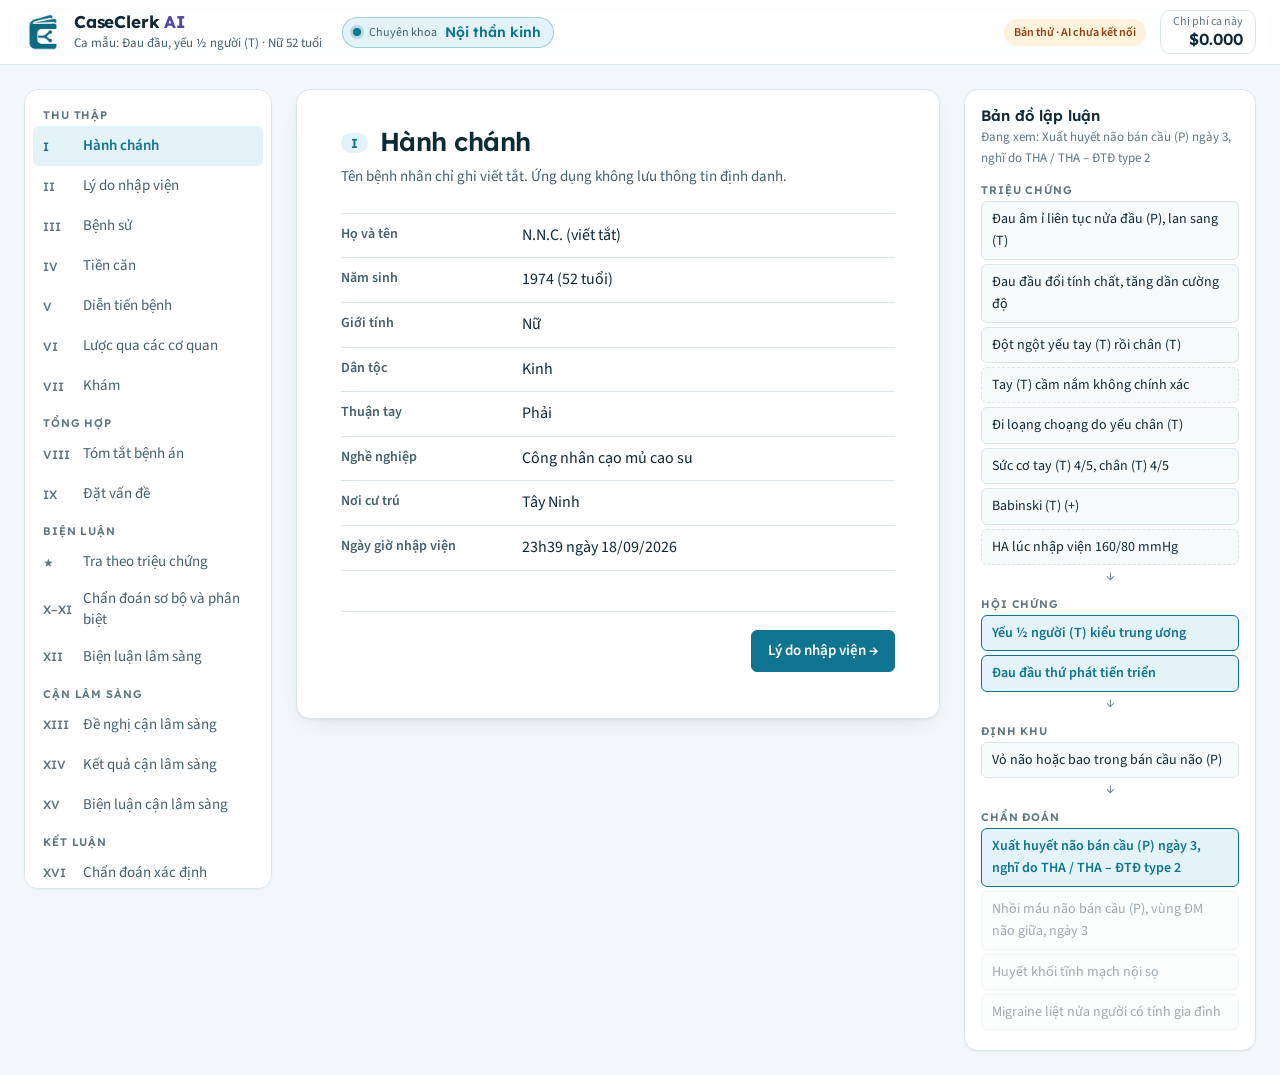
==== commit 8532aef7: "feat: new interface, logo, specialty label" ====
--- a/prototype/index.html
+++ b/prototype/index.html
@@ -3,7 +3,9 @@
 <head>
   <meta charset="utf-8" />
   <meta name="viewport" content="width=device-width, initial-scale=1" />
-  <title>CaseClerk AI · Bệnh án Thần kinh</title>
+  <title>CaseClerk AI</title>
+  <link rel="icon" type="image/png" href="assets/favicon.png" />
+  <link rel="apple-touch-icon" href="assets/logo-mark.png" />
   <link rel="preconnect" href="https://fonts.googleapis.com" />
   <link rel="preconnect" href="https://fonts.gstatic.com" crossorigin />
   <link href="https://fonts.googleapis.com/css2?family=Lexend:wght@500;600;700&family=Source+Sans+3:wght@400;600;700&family=Noto+Serif:wght@400;600&display=swap" rel="stylesheet" />
@@ -12,11 +14,15 @@
 <body>
   <header class="topbar">
     <div class="brand">
-      <span class="brand-mark">BA</span>
+      <img class="brand-mark" src="assets/logo-mark.png" width="38" height="38" alt="" />
       <div>
-        <div class="brand-title">CaseClerk AI<span class="brand-tail"> · Bệnh án Thần kinh</span></div>
+        <div class="brand-title">CaseClerk <span class="brand-ai">AI</span></div>
         <div class="brand-sub">Ca mẫu: Đau đầu, yếu ½ người (T) · Nữ 52 tuổi</div>
       </div>
+      <span class="specialty" id="specialty" title="Chuyên khoa đang dùng cho ca này">
+        <span class="specialty-label">Chuyên khoa</span>
+        <span class="specialty-name">Nội thần kinh</span>
+      </span>
     </div>
     <div class="topbar-right">
       <span class="proto-tag">Bản thử · AI chưa kết nối</span>
--- a/prototype/styles.css
+++ b/prototype/styles.css
@@ -96,12 +96,21 @@
   position: sticky; top: 0; z-index: 10;
 }
 .brand { display: flex; gap: 12px; align-items: center; min-width: 0; }
-.brand-mark {
-  width: 38px; height: 38px; flex-shrink: 0; display: grid; place-items: center;
-  border-radius: var(--r); background: var(--primary); color: var(--on-primary);
-  font: 600 14px var(--display); letter-spacing: 0.5px;
-}
-.brand-title { font: 600 16px/1.3 var(--display); letter-spacing: -0.01em; }
+.brand-mark { width: 38px; height: 38px; flex-shrink: 0; object-fit: contain; }
+.brand-title { font: 700 17px/1.3 var(--display); letter-spacing: -0.01em; white-space: nowrap; }
+.brand-ai { color: var(--ai); }
+.specialty {
+  display: inline-flex; align-items: center; gap: 8px; margin-left: 8px; flex-shrink: 0;
+  padding: 5px 12px 5px 10px; border-radius: 999px;
+  background: var(--primary-soft); border: 1px solid color-mix(in srgb, var(--primary) 30%, transparent);
+  color: var(--primary); white-space: nowrap;
+}
+.specialty::before {
+  content: ""; width: 8px; height: 8px; border-radius: 50%; background: var(--primary);
+  box-shadow: 0 0 0 3px color-mix(in srgb, var(--primary) 22%, transparent);
+}
+.specialty-label { font-size: 12px; color: var(--ink-2); }
+.specialty-name { font: 600 14px var(--display); }
 .brand-sub { font-size: 13px; color: var(--ink-2); }
 .topbar-right { display: flex; gap: 14px; align-items: center; }
 .proto-tag {
@@ -438,10 +447,17 @@
   .layout { grid-template-columns: 220px minmax(0, 1fr); }
   .map { display: none; }
 }
+@media (max-width: 960px) {
+  .brand-sub, .proto-tag { display: none; }
+}
 @media (max-width: 760px) {
   .topbar { padding: 8px 16px; height: 56px; }
-  .brand-sub, .brand-tail, .cost-label { display: none; }
-  .brand-mark { width: 34px; height: 34px; }
+  .brand-sub, .cost-label, .specialty-label { display: none; }
+  .brand { gap: 8px; }
+  .brand-mark { width: 32px; height: 32px; }
+  .brand-title { font-size: 16px; }
+  .specialty { margin-left: 2px; padding: 4px 10px 4px 8px; gap: 6px; }
+  .specialty-name { font-size: 13px; }
   .cost { padding: 4px 10px; }
   .layout { grid-template-columns: 1fr; gap: 12px; padding: 12px 16px; }
   .steps {
@@ -460,6 +476,10 @@
   .btn.sm { min-height: 40px; }
   .proto-tag { display: none; }
 }
+@media (max-width: 440px) {
+  /* Ưu tiên nhãn chuyên khoa; chi phí giả lập ẩn trên màn hình rất hẹp */
+  .cost { display: none; }
+}
 @media (prefers-reduced-motion: reduce) {
   *, *::before, *::after { transition: none !important; animation: none !important; }
 }
